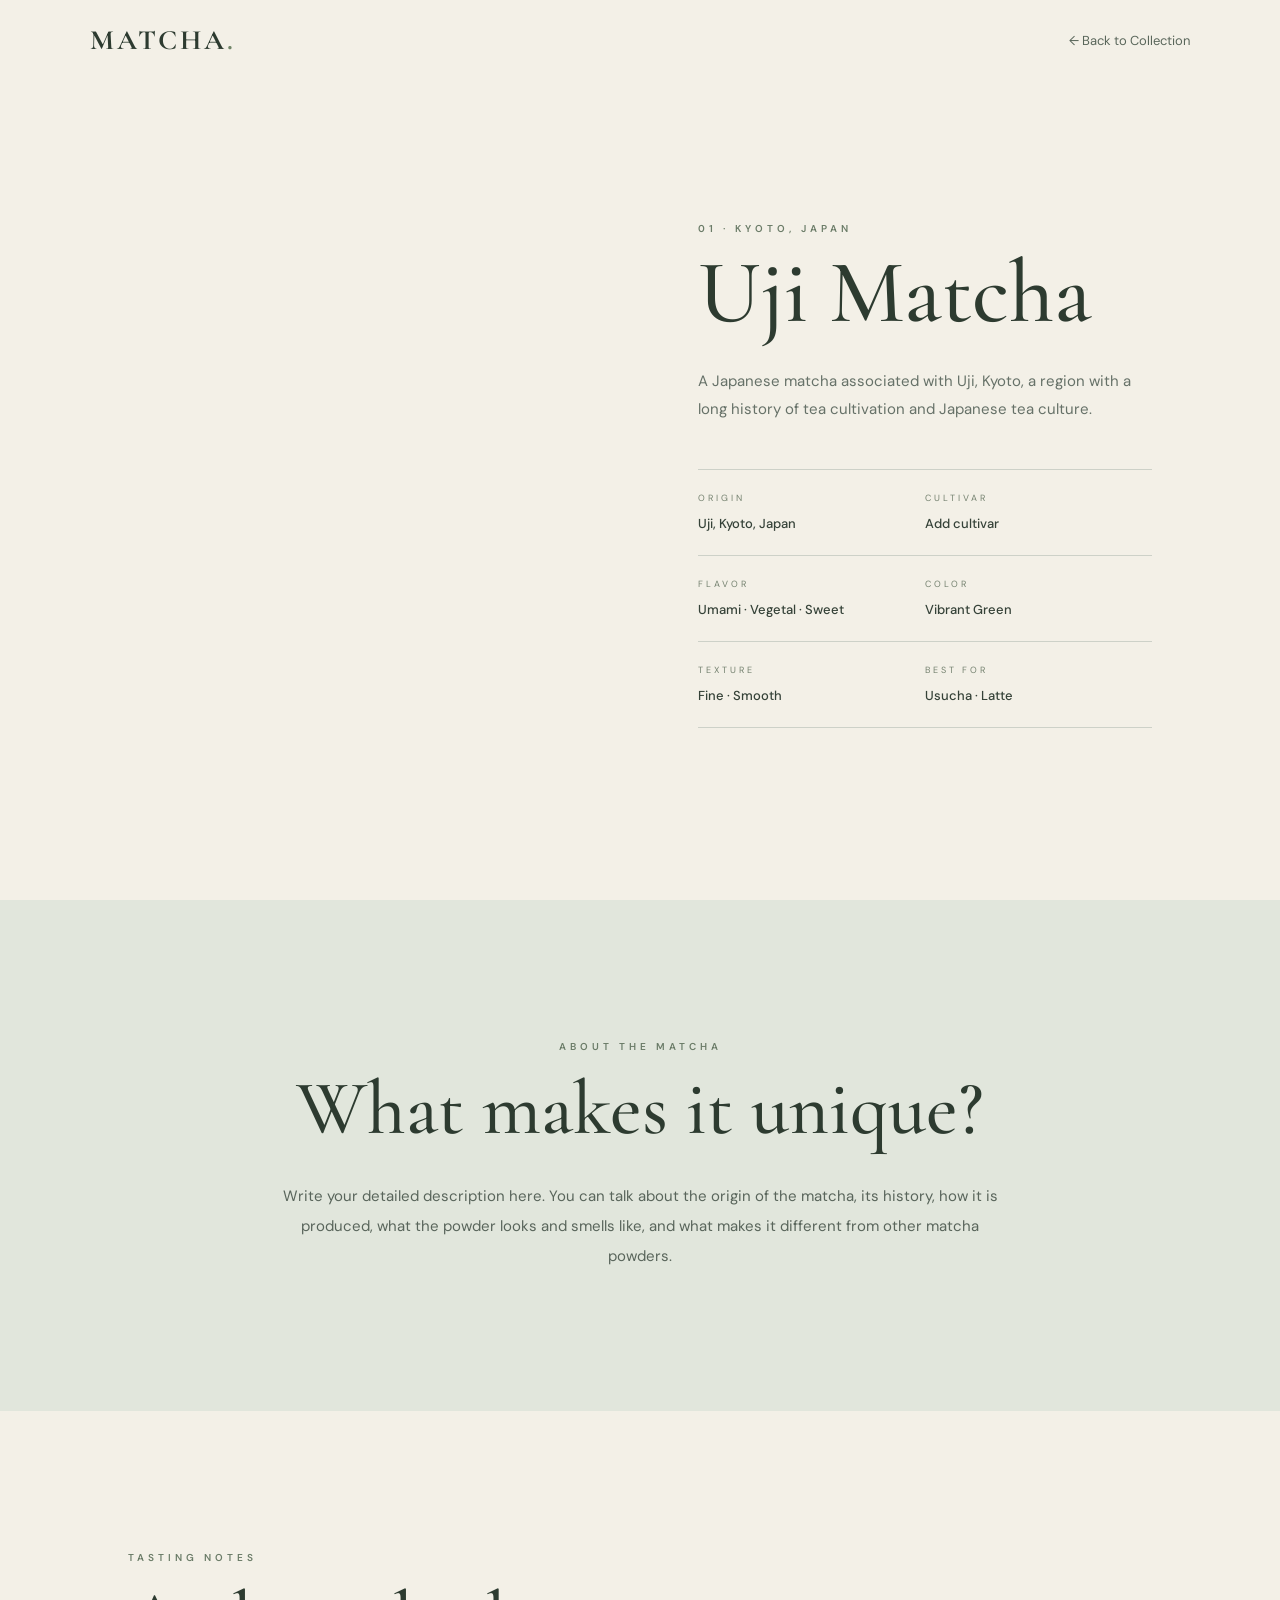
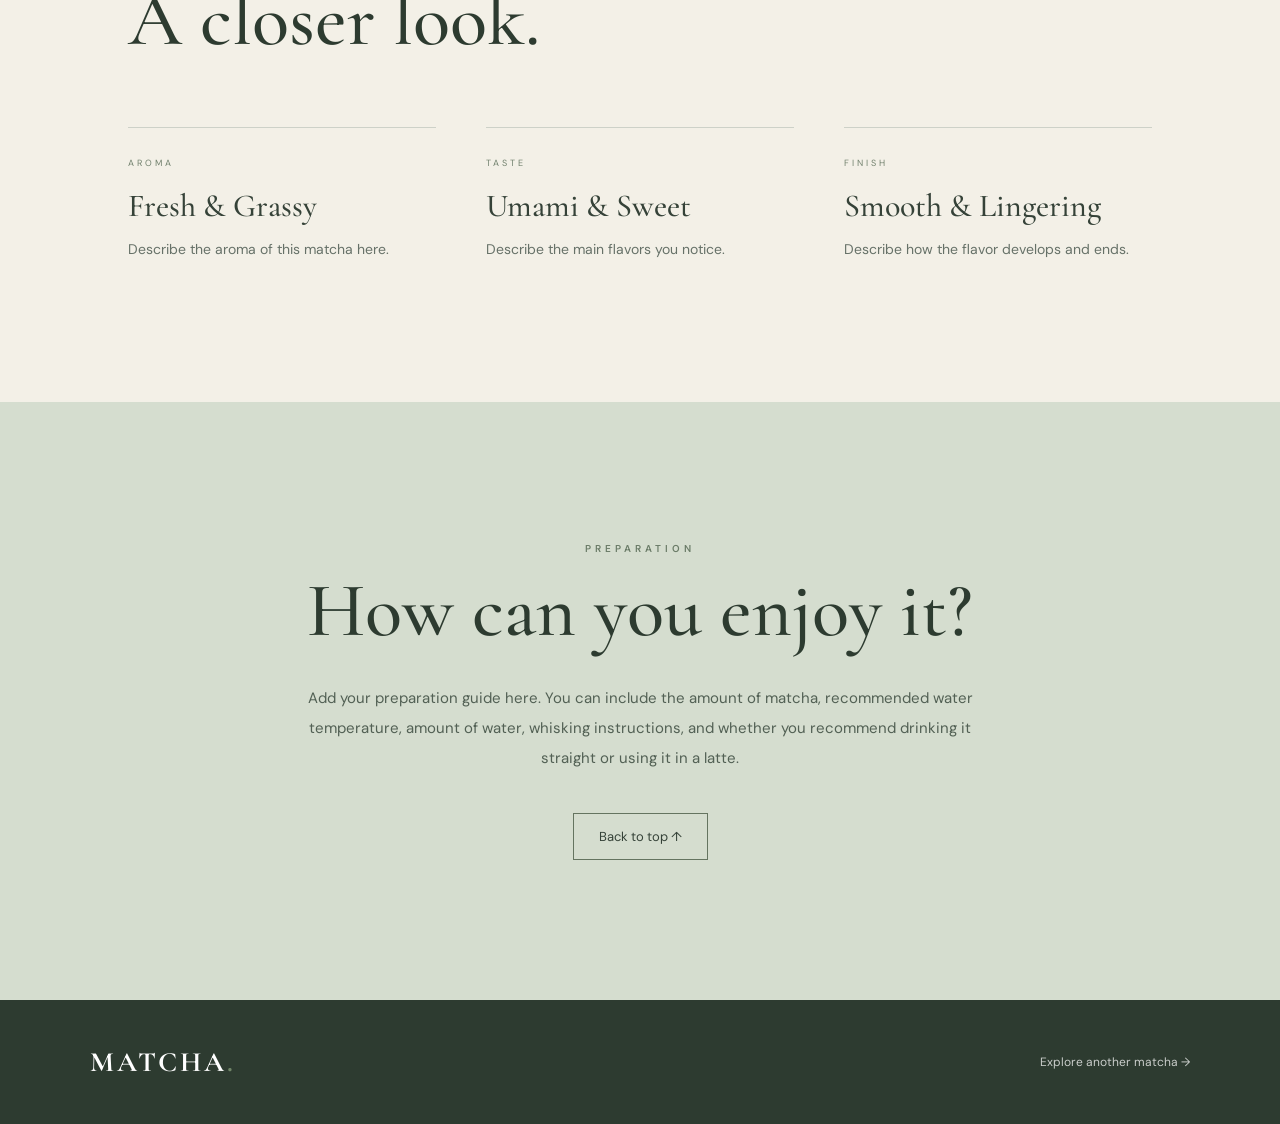
==== uji.html @ de5a3994 "Add files via upload" ====
<!DOCTYPE html>
<html lang="en">

<head>

    <meta charset="UTF-8">

    <meta name="viewport" content="width=device-width, initial-scale=1.0">

    <title>Uji Matcha | Matcha Journal</title>

    <!-- Fonts -->
    <link rel="preconnect" href="https://fonts.googleapis.com">
    <link rel="preconnect" href="https://fonts.gstatic.com" crossorigin>

    <link
        href="https://fonts.googleapis.com/css2?family=Cormorant+Garamond:wght@400;500;600;700&family=DM+Sans:wght@400;500;600&display=swap"
        rel="stylesheet"
    >

    <!-- Individual page CSS -->
    <link rel="stylesheet" href="matcha-detail.css">

</head>


<body>


    <!-- =========================
         NAVIGATION
    ========================== -->

    <nav class="navbar">

        <a href="index.html" class="logo">
            MATCHA<span>.</span>
        </a>

        <a href="index.html#collection" class="back-link">
            ← Back to Collection
        </a>

    </nav>



    <!-- =========================
         MAIN MATCHA INFORMATION
    ========================== -->

    <main class="matcha-detail">


        <!-- PHOTO -->

        <div class="detail-photo">

            <img
                src="images/uji.jpg"
                alt="Uji Matcha"
            >

        </div>



        <!-- INFORMATION -->

        <div class="detail-content">

            <p class="small-title">
                01 · KYOTO, JAPAN
            </p>


            <h1>
                Uji Matcha
            </h1>


            <p class="intro">

                A Japanese matcha associated with Uji,
                Kyoto, a region with a long history of
                tea cultivation and Japanese tea culture.

            </p>



            <!-- QUICK DETAILS -->

            <div class="details">


                <div class="detail-item">

                    <span>ORIGIN</span>

                    <strong>
                        Uji, Kyoto, Japan
                    </strong>

                </div>


                <div class="detail-item">

                    <span>CULTIVAR</span>

                    <strong>
                        Add cultivar
                    </strong>

                </div>


                <div class="detail-item">

                    <span>FLAVOR</span>

                    <strong>
                        Umami · Vegetal · Sweet
                    </strong>

                </div>


                <div class="detail-item">

                    <span>COLOR</span>

                    <strong>
                        Vibrant Green
                    </strong>

                </div>


                <div class="detail-item">

                    <span>TEXTURE</span>

                    <strong>
                        Fine · Smooth
                    </strong>

                </div>


                <div class="detail-item">

                    <span>BEST FOR</span>

                    <strong>
                        Usucha · Latte
                    </strong>

                </div>


            </div>

        </div>

    </main>



    <!-- =========================
         ABOUT THE MATCHA
    ========================== -->

    <section class="matcha-story">

        <p class="small-title">
            ABOUT THE MATCHA
        </p>


        <h2>
            What makes it unique?
        </h2>


        <p>

            Write your detailed description here.

            You can talk about the origin of the matcha,
            its history, how it is produced, what the
            powder looks and smells like, and what makes
            it different from other matcha powders.

        </p>

    </section>



    <!-- =========================
         TASTING NOTES
    ========================== -->

    <section class="tasting">

        <div class="section-heading">

            <p class="small-title">
                TASTING NOTES
            </p>

            <h2>
                A closer look.
            </h2>

        </div>



        <div class="tasting-notes">


            <div class="tasting-item">

                <span>AROMA</span>

                <h3>
                    Fresh & Grassy
                </h3>

                <p>
                    Describe the aroma of this matcha here.
                </p>

            </div>


            <div class="tasting-item">

                <span>TASTE</span>

                <h3>
                    Umami & Sweet
                </h3>

                <p>
                    Describe the main flavors you notice.
                </p>

            </div>


            <div class="tasting-item">

                <span>FINISH</span>

                <h3>
                    Smooth & Lingering
                </h3>

                <p>
                    Describe how the flavor develops and ends.
                </p>

            </div>


        </div>

    </section>



    <!-- =========================
         PREPARATION
    ========================== -->

    <section class="preparation">

        <p class="small-title">
            PREPARATION
        </p>


        <h2>
            How can you enjoy it?
        </h2>


        <p>

            Add your preparation guide here.

            You can include the amount of matcha,
            recommended water temperature, amount of
            water, whisking instructions, and whether
            you recommend drinking it straight or
            using it in a latte.

        </p>


        <div class="preparation-button">

            <a href="#top">
                Back to top ↑
            </a>

        </div>

    </section>



    <!-- =========================
         FOOTER
    ========================== -->

    <footer>

        <a href="index.html" class="logo">
            MATCHA<span>.</span>
        </a>

        <a href="index.html#collection">
            Explore another matcha →
        </a>

    </footer>



    <!-- JavaScript -->

    <script src="matcha-detail.js"></script>


</body>

</html>
---- matcha-detail.css ----
/* ==============================
   RESET
================================= */

* {
    margin: 0;
    padding: 0;
    box-sizing: border-box;
}


html {
    scroll-behavior: smooth;
}


body {
    font-family: "DM Sans", sans-serif;

    background: #f3f0e7;

    color: #2d3b30;
}


/* ==============================
   NAVIGATION
================================= */

.navbar {
    position: fixed;

    top: 0;
    left: 0;

    width: 100%;
    height: 80px;

    padding: 0 7vw;

    display: flex;

    justify-content: space-between;
    align-items: center;

    z-index: 100;

    background: rgba(243, 240, 231, 0.9);

    backdrop-filter: blur(10px);
}


.logo {
    font-family: "Cormorant Garamond", serif;

    font-size: 28px;

    font-weight: 700;

    letter-spacing: 3px;

    color: #2d3b30;

    text-decoration: none;
}


.logo span {
    color: #708568;
}


.back-link {
    color: #59665a;

    font-size: 13px;

    text-decoration: none;

    transition: 0.3s ease;
}


.back-link:hover {
    color: #2d3b30;
}


/* ==============================
   MAIN SECTION
================================= */

.matcha-detail {
    min-height: 100vh;

    padding: 150px 10vw 100px;

    display: grid;

    grid-template-columns: 1fr 1fr;

    align-items: center;

    gap: 9vw;
}


/* ==============================
   PHOTO
================================= */

.detail-photo {
    width: 100%;

    max-width: 520px;

    opacity: 0;

    transform: translateY(25px);

    animation: fadeUp 1s ease forwards;
}


.detail-photo img {
    width: 100%;

    height: 650px;

    object-fit: cover;

    display: block;

    border-radius: 260px 260px 20px 20px;
}


/* ==============================
   CONTENT
================================= */

.detail-content {
    max-width: 520px;

    opacity: 0;

    transform: translateY(25px);

    animation: fadeUp 1s ease 0.2s forwards;
}


.small-title {
    font-size: 10px;

    letter-spacing: 4px;

    font-weight: 600;

    color: #6b7c68;

    margin-bottom: 20px;
}


.detail-content h1 {
    font-family: "Cormorant Garamond", serif;

    font-size: clamp(70px, 7vw, 105px);

    font-weight: 500;

    line-height: 0.85;

    margin-bottom: 35px;

    color: #2d3b30;
}


.intro {
    max-width: 460px;

    color: #667168;

    font-size: 15px;

    line-height: 1.9;

    margin-bottom: 45px;
}


/* ==============================
   DETAILS
================================= */

.details {
    display: grid;

    grid-template-columns: 1fr 1fr;

    border-top: 1px solid #cdd1c8;
}


.detail-item {
    padding: 22px 15px 22px 0;

    border-bottom: 1px solid #cdd1c8;
}


.detail-item span {
    display: block;

    font-size: 9px;

    letter-spacing: 3px;

    color: #74816f;

    margin-bottom: 8px;
}


.detail-item strong {
    font-size: 13px;

    font-weight: 500;

    color: #354238;
}


/* ==============================
   ABOUT
================================= */

.matcha-story {
    padding: 140px 15vw;

    background: #e1e6dc;

    text-align: center;
}


.matcha-story h2,
.tasting h2,
.preparation h2 {
    font-family: "Cormorant Garamond", serif;

    font-size: clamp(50px, 6vw, 80px);

    line-height: 0.95;

    font-weight: 500;

    color: #2d3b30;

    margin-bottom: 35px;
}


.matcha-story > p:last-child {
    max-width: 720px;

    margin: auto;

    color: #59655b;

    font-size: 15px;

    line-height: 2;
}


/* ==============================
   TASTING
================================= */

.tasting {
    padding: 140px 10vw;

    background: #f3f0e7;
}


.section-heading {
    margin-bottom: 70px;
}


.tasting-notes {
    display: grid;

    grid-template-columns: repeat(3, 1fr);

    gap: 50px;
}


.tasting-item {
    border-top: 1px solid #cdd1c8;

    padding-top: 22px;
}


.tasting-item > span {
    font-size: 9px;

    letter-spacing: 3px;

    color: #71806d;
}


.tasting-item h3 {
    font-family: "Cormorant Garamond", serif;

    font-size: 32px;

    font-weight: 500;

    margin-top: 15px;

    color: #354238;
}


.tasting-item p {
    margin-top: 12px;

    font-size: 14px;

    line-height: 1.8;

    color: #667168;
}


/* ==============================
   PREPARATION
================================= */

.preparation {
    padding: 140px 15vw;

    text-align: center;

    background: #d5ddcf;
}


.preparation > p:not(.small-title) {
    max-width: 680px;

    margin: auto;

    color: #526054;

    font-size: 15px;

    line-height: 2;
}


/* ==============================
   BUTTON
================================= */

.preparation-button {
    margin-top: 40px;
}


.preparation-button a {
    display: inline-block;

    padding: 14px 25px;

    border: 1px solid #657460;

    color: #354238;

    text-decoration: none;

    font-size: 13px;

    transition: 0.3s ease;
}


.preparation-button a:hover {
    background: #354238;

    color: #f3f0e7;
}


/* ==============================
   FOOTER
================================= */

footer {
    padding: 45px 7vw;

    display: flex;

    justify-content: space-between;

    align-items: center;

    background: #2d3b30;

    color: white;
}


footer .logo {
    color: white;
}


footer a:last-child {
    color: rgba(255,255,255,0.75);

    font-size: 12px;

    text-decoration: none;
}


/* ==============================
   ANIMATION
================================= */

@keyframes fadeUp {

    to {
        opacity: 1;

        transform: translateY(0);
    }

}


/* ==============================
   MOBILE
================================= */

@media (max-width: 850px) {

    .navbar {
        padding: 0 6vw;
    }


    .matcha-detail {
        grid-template-columns: 1fr;

        padding: 120px 7vw 80px;

        gap: 55px;
    }


    .detail-photo {
        max-width: 100%;
    }


    .detail-photo img {
        height: 500px;

        border-radius: 250px 250px 20px 20px;
    }


    .detail-content h1 {
        font-size: 75px;
    }


    .tasting-notes {
        grid-template-columns: 1fr;

        gap: 40px;
    }


    .matcha-story,
    .preparation {
        padding: 100px 8vw;
    }


    footer {
        flex-direction: column;

        gap: 20px;

        text-align: center;
    }

}
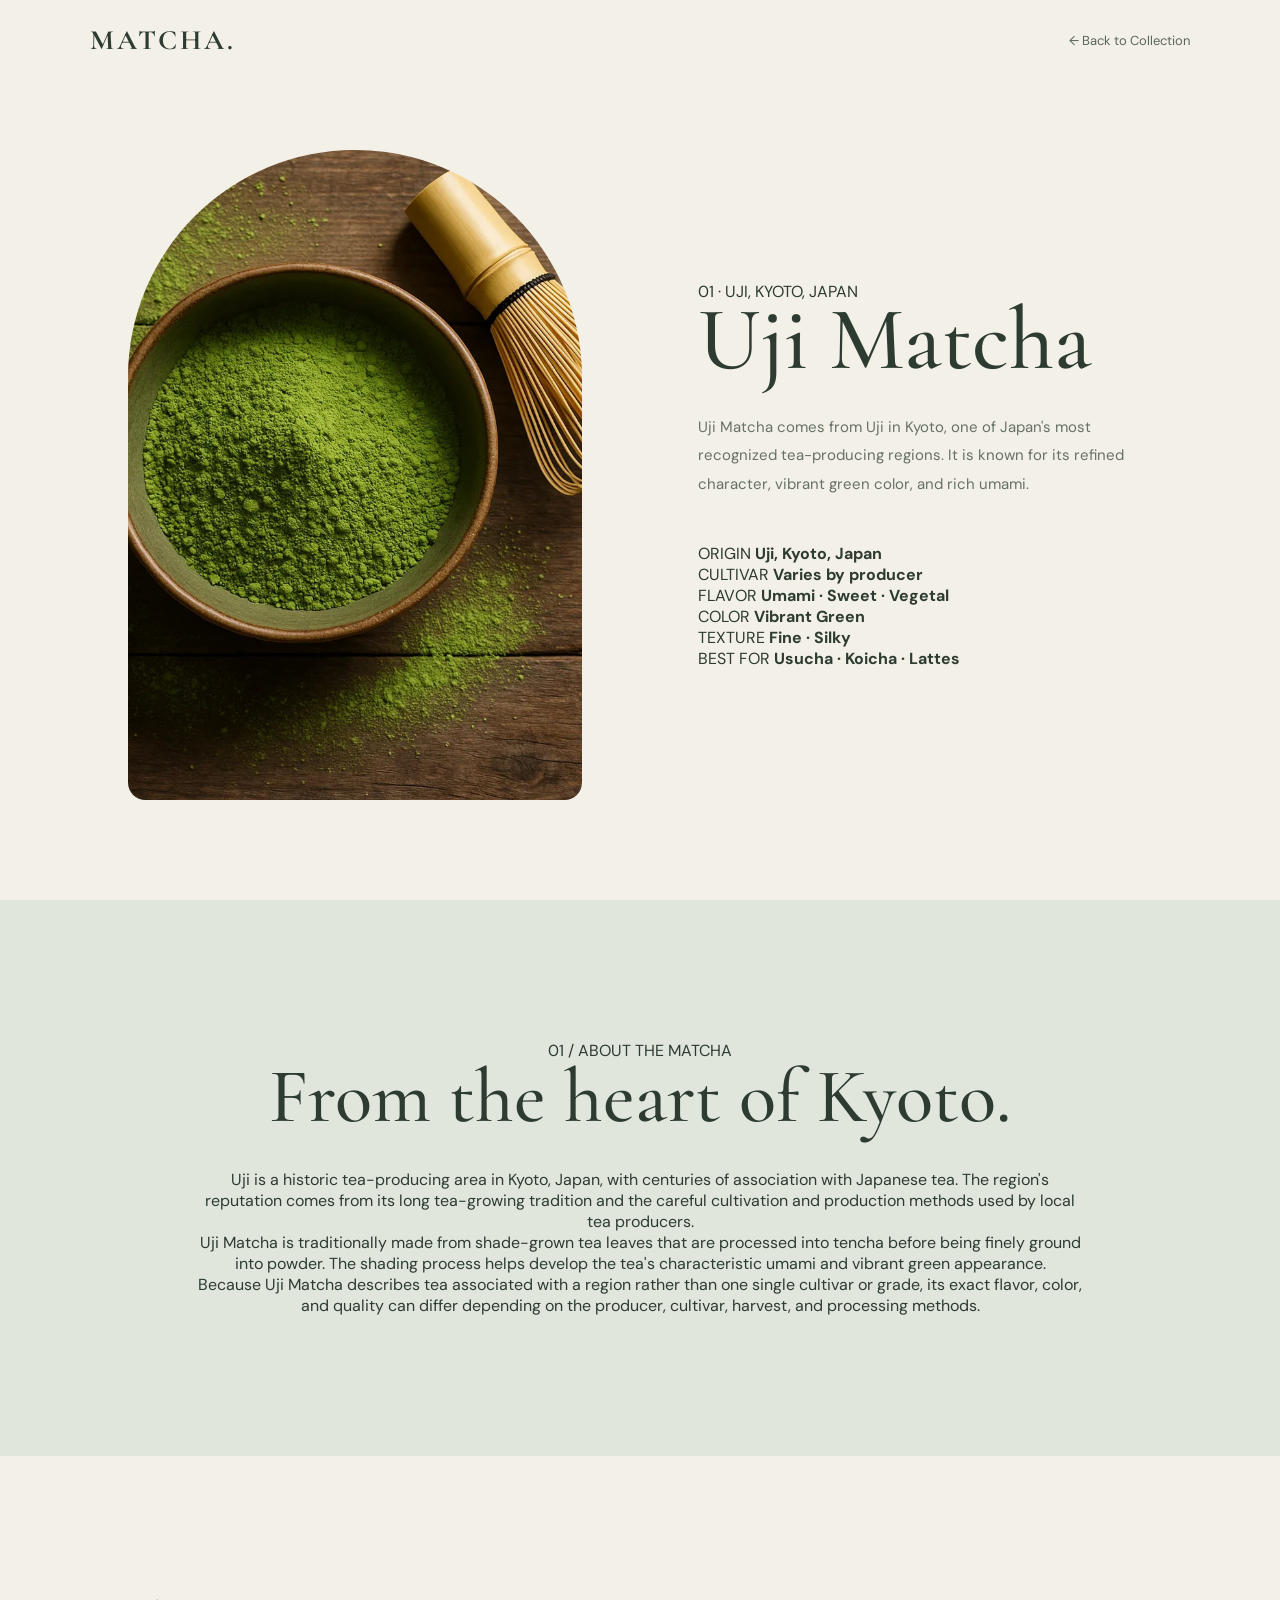
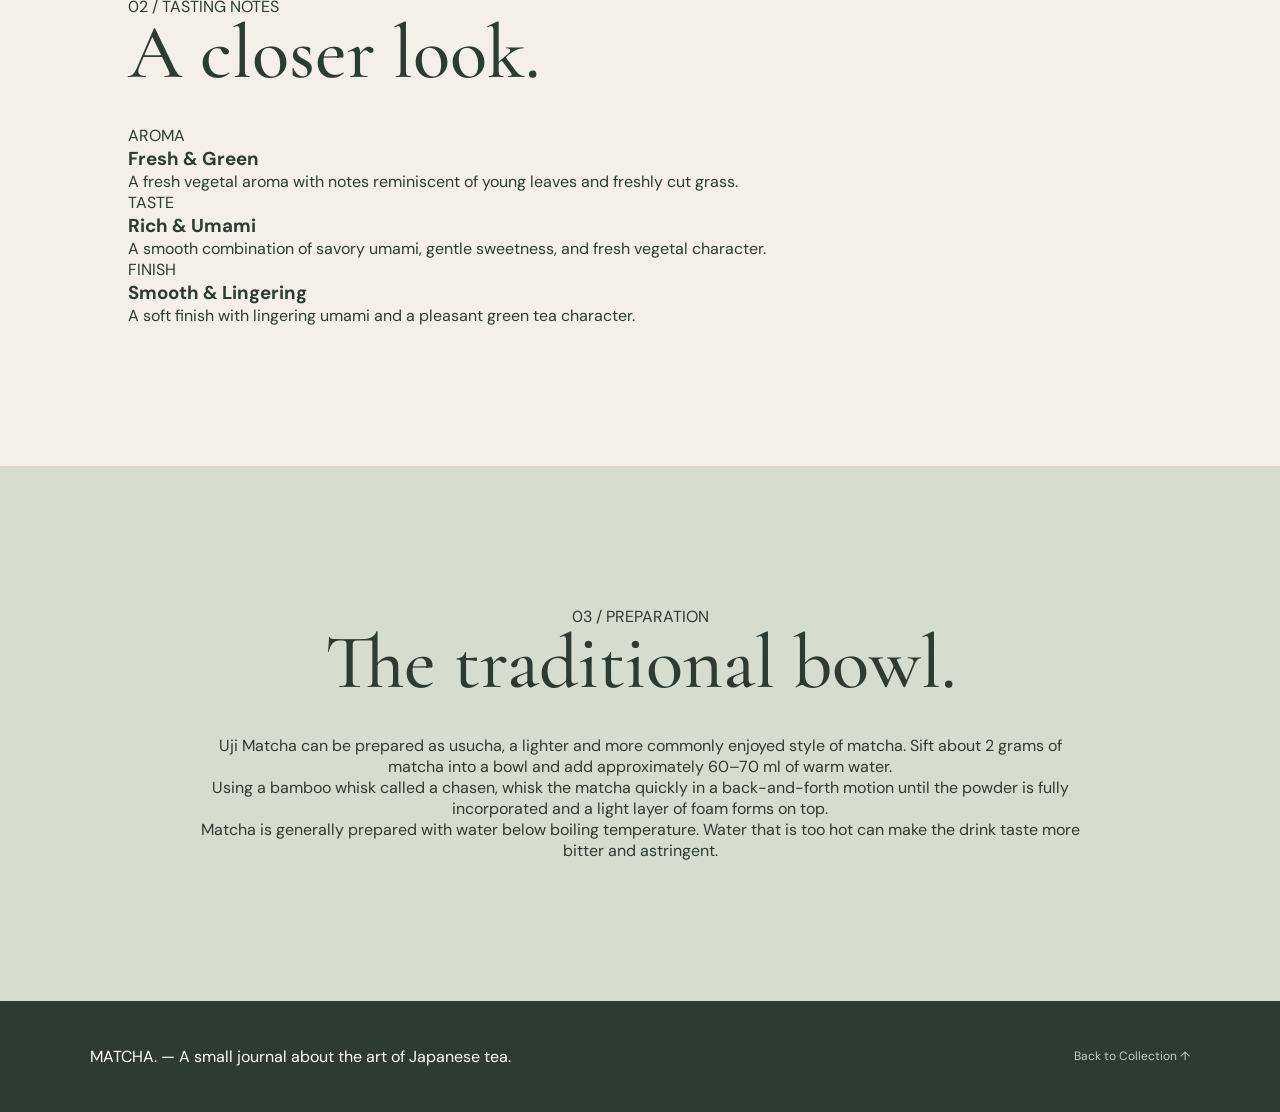
==== commit 6d9ecfeb: "Add files via upload" ====
--- a/uji.html
+++ b/uji.html
@@ -1,40 +1,26 @@
 <!DOCTYPE html>
 <html lang="en">
-
 <head>
-
     <meta charset="UTF-8">
-
     <meta name="viewport" content="width=device-width, initial-scale=1.0">
 
     <title>Uji Matcha | Matcha Journal</title>
 
-    <!-- Fonts -->
     <link rel="preconnect" href="https://fonts.googleapis.com">
     <link rel="preconnect" href="https://fonts.gstatic.com" crossorigin>
 
-    <link
-        href="https://fonts.googleapis.com/css2?family=Cormorant+Garamond:wght@400;500;600;700&family=DM+Sans:wght@400;500;600&display=swap"
-        rel="stylesheet"
-    >
-
-    <!-- Individual page CSS -->
+    <link href="https://fonts.googleapis.com/css2?family=Cormorant+Garamond:wght@400;500;600;700&family=DM+Sans:wght@400;500;600&display=swap" rel="stylesheet">
+
     <link rel="stylesheet" href="matcha-detail.css">
-
 </head>
 
-
 <body>
 
-
-    <!-- =========================
-         NAVIGATION
-    ========================== -->
-
+    <!-- NAVIGATION -->
     <nav class="navbar">
 
         <a href="index.html" class="logo">
-            MATCHA<span>.</span>
+            MATCHA.
         </a>
 
         <a href="index.html#collection" class="back-link">
@@ -44,121 +30,65 @@
     </nav>
 
 
-
-    <!-- =========================
-         MAIN MATCHA INFORMATION
-    ========================== -->
-
+    <!-- MAIN MATCHA INFORMATION -->
     <main class="matcha-detail">
 
-
         <!-- PHOTO -->
-
         <div class="detail-photo">
-
-            <img
-                src="images/uji.jpg"
-                alt="Uji Matcha"
-            >
-
-        </div>
-
+            <img src="images/uji.jpg" alt="Uji Matcha">
+        </div>
 
 
         <!-- INFORMATION -->
-
         <div class="detail-content">
 
-            <p class="small-title">
-                01 · KYOTO, JAPAN
-            </p>
-
+            <p class="eyebrow">
+                01 · UJI, KYOTO, JAPAN
+            </p>
 
             <h1>
                 Uji Matcha
             </h1>
 
-
             <p class="intro">
-
-                A Japanese matcha associated with Uji,
-                Kyoto, a region with a long history of
-                tea cultivation and Japanese tea culture.
-
-            </p>
-
+                Uji Matcha comes from Uji in Kyoto, one of Japan's most
+                recognized tea-producing regions. It is known for its
+                refined character, vibrant green color, and rich umami.
+            </p>
 
 
             <!-- QUICK DETAILS -->
-
-            <div class="details">
-
-
-                <div class="detail-item">
-
+            <div class="detail-grid">
+
+                <div>
                     <span>ORIGIN</span>
-
-                    <strong>
-                        Uji, Kyoto, Japan
-                    </strong>
-
-                </div>
-
-
-                <div class="detail-item">
-
+                    <strong>Uji, Kyoto, Japan</strong>
+                </div>
+
+                <div>
                     <span>CULTIVAR</span>
-
-                    <strong>
-                        Add cultivar
-                    </strong>
-
-                </div>
-
-
-                <div class="detail-item">
-
+                    <strong>Varies by producer</strong>
+                </div>
+
+                <div>
                     <span>FLAVOR</span>
-
-                    <strong>
-                        Umami · Vegetal · Sweet
-                    </strong>
-
-                </div>
-
-
-                <div class="detail-item">
-
+                    <strong>Umami · Sweet · Vegetal</strong>
+                </div>
+
+                <div>
                     <span>COLOR</span>
-
-                    <strong>
-                        Vibrant Green
-                    </strong>
-
-                </div>
-
-
-                <div class="detail-item">
-
+                    <strong>Vibrant Green</strong>
+                </div>
+
+                <div>
                     <span>TEXTURE</span>
-
-                    <strong>
-                        Fine · Smooth
-                    </strong>
-
-                </div>
-
-
-                <div class="detail-item">
-
+                    <strong>Fine · Silky</strong>
+                </div>
+
+                <div>
                     <span>BEST FOR</span>
-
-                    <strong>
-                        Usucha · Latte
-                    </strong>
-
-                </div>
-
+                    <strong>Usucha · Koicha · Lattes</strong>
+                </div>
 
             </div>
 
@@ -167,176 +97,161 @@
     </main>
 
 
-
-    <!-- =========================
-         ABOUT THE MATCHA
-    ========================== -->
-
+    <!-- ABOUT -->
     <section class="matcha-story">
 
-        <p class="small-title">
-            ABOUT THE MATCHA
-        </p>
-
-
-        <h2>
-            What makes it unique?
-        </h2>
-
-
-        <p>
-
-            Write your detailed description here.
-
-            You can talk about the origin of the matcha,
-            its history, how it is produced, what the
-            powder looks and smells like, and what makes
-            it different from other matcha powders.
-
-        </p>
+        <div class="section-label">
+            01 / ABOUT THE MATCHA
+        </div>
+
+        <div class="section-content">
+
+            <h2>
+                From the heart of Kyoto.
+            </h2>
+
+            <p>
+                Uji is a historic tea-producing area in Kyoto, Japan, with
+                centuries of association with Japanese tea. The region's
+                reputation comes from its long tea-growing tradition and the
+                careful cultivation and production methods used by local tea
+                producers.
+            </p>
+
+            <p>
+                Uji Matcha is traditionally made from shade-grown tea leaves
+                that are processed into tencha before being finely ground
+                into powder. The shading process helps develop the tea's
+                characteristic umami and vibrant green appearance.
+            </p>
+
+            <p>
+                Because Uji Matcha describes tea associated with a region
+                rather than one single cultivar or grade, its exact flavor,
+                color, and quality can differ depending on the producer,
+                cultivar, harvest, and processing methods.
+            </p>
+
+        </div>
 
     </section>
 
 
-
-    <!-- =========================
-         TASTING NOTES
-    ========================== -->
-
+    <!-- TASTING NOTES -->
     <section class="tasting">
 
-        <div class="section-heading">
-
-            <p class="small-title">
-                TASTING NOTES
-            </p>
+        <div class="section-label">
+            02 / TASTING NOTES
+        </div>
+
+        <div class="section-content">
 
             <h2>
                 A closer look.
             </h2>
 
-        </div>
-
-
-
-        <div class="tasting-notes">
-
-
-            <div class="tasting-item">
-
-                <span>AROMA</span>
-
-                <h3>
-                    Fresh & Grassy
-                </h3>
-
-                <p>
-                    Describe the aroma of this matcha here.
-                </p>
+            <div class="tasting-grid">
+
+                <div>
+                    <span>AROMA</span>
+
+                    <h3>
+                        Fresh & Green
+                    </h3>
+
+                    <p>
+                        A fresh vegetal aroma with notes reminiscent of
+                        young leaves and freshly cut grass.
+                    </p>
+                </div>
+
+
+                <div>
+                    <span>TASTE</span>
+
+                    <h3>
+                        Rich & Umami
+                    </h3>
+
+                    <p>
+                        A smooth combination of savory umami, gentle
+                        sweetness, and fresh vegetal character.
+                    </p>
+                </div>
+
+
+                <div>
+                    <span>FINISH</span>
+
+                    <h3>
+                        Smooth & Lingering
+                    </h3>
+
+                    <p>
+                        A soft finish with lingering umami and a pleasant
+                        green tea character.
+                    </p>
+                </div>
 
             </div>
 
-
-            <div class="tasting-item">
-
-                <span>TASTE</span>
-
-                <h3>
-                    Umami & Sweet
-                </h3>
-
-                <p>
-                    Describe the main flavors you notice.
-                </p>
-
-            </div>
-
-
-            <div class="tasting-item">
-
-                <span>FINISH</span>
-
-                <h3>
-                    Smooth & Lingering
-                </h3>
-
-                <p>
-                    Describe how the flavor develops and ends.
-                </p>
-
-            </div>
-
-
         </div>
 
     </section>
 
 
-
-    <!-- =========================
-         PREPARATION
-    ========================== -->
-
+    <!-- PREPARATION -->
     <section class="preparation">
 
-        <p class="small-title">
-            PREPARATION
+        <div class="section-label">
+            03 / PREPARATION
+        </div>
+
+        <div class="section-content">
+
+            <h2>
+                The traditional bowl.
+            </h2>
+
+            <p>
+                Uji Matcha can be prepared as usucha, a lighter and more
+                commonly enjoyed style of matcha. Sift about 2 grams of
+                matcha into a bowl and add approximately 60–70 ml of warm
+                water.
+            </p>
+
+            <p>
+                Using a bamboo whisk called a chasen, whisk the matcha
+                quickly in a back-and-forth motion until the powder is
+                fully incorporated and a light layer of foam forms on top.
+            </p>
+
+            <p>
+                Matcha is generally prepared with water below boiling
+                temperature. Water that is too hot can make the drink taste
+                more bitter and astringent.
+            </p>
+
+        </div>
+
+    </section>
+
+
+    <!-- FOOTER -->
+    <footer>
+
+        <p>
+            MATCHA. — A small journal about the art of Japanese tea.
         </p>
 
-
-        <h2>
-            How can you enjoy it?
-        </h2>
-
-
-        <p>
-
-            Add your preparation guide here.
-
-            You can include the amount of matcha,
-            recommended water temperature, amount of
-            water, whisking instructions, and whether
-            you recommend drinking it straight or
-            using it in a latte.
-
-        </p>
-
-
-        <div class="preparation-button">
-
-            <a href="#top">
-                Back to top ↑
-            </a>
-
-        </div>
-
-    </section>
-
-
-
-    <!-- =========================
-         FOOTER
-    ========================== -->
-
-    <footer>
-
-        <a href="index.html" class="logo">
-            MATCHA<span>.</span>
+        <a href="index.html#collection">
+            Back to Collection ↑
         </a>
 
-        <a href="index.html#collection">
-            Explore another matcha →
-        </a>
-
     </footer>
 
 
-
-    <!-- JavaScript -->
-
     <script src="matcha-detail.js"></script>
 
-
 </body>
-
 </html>
